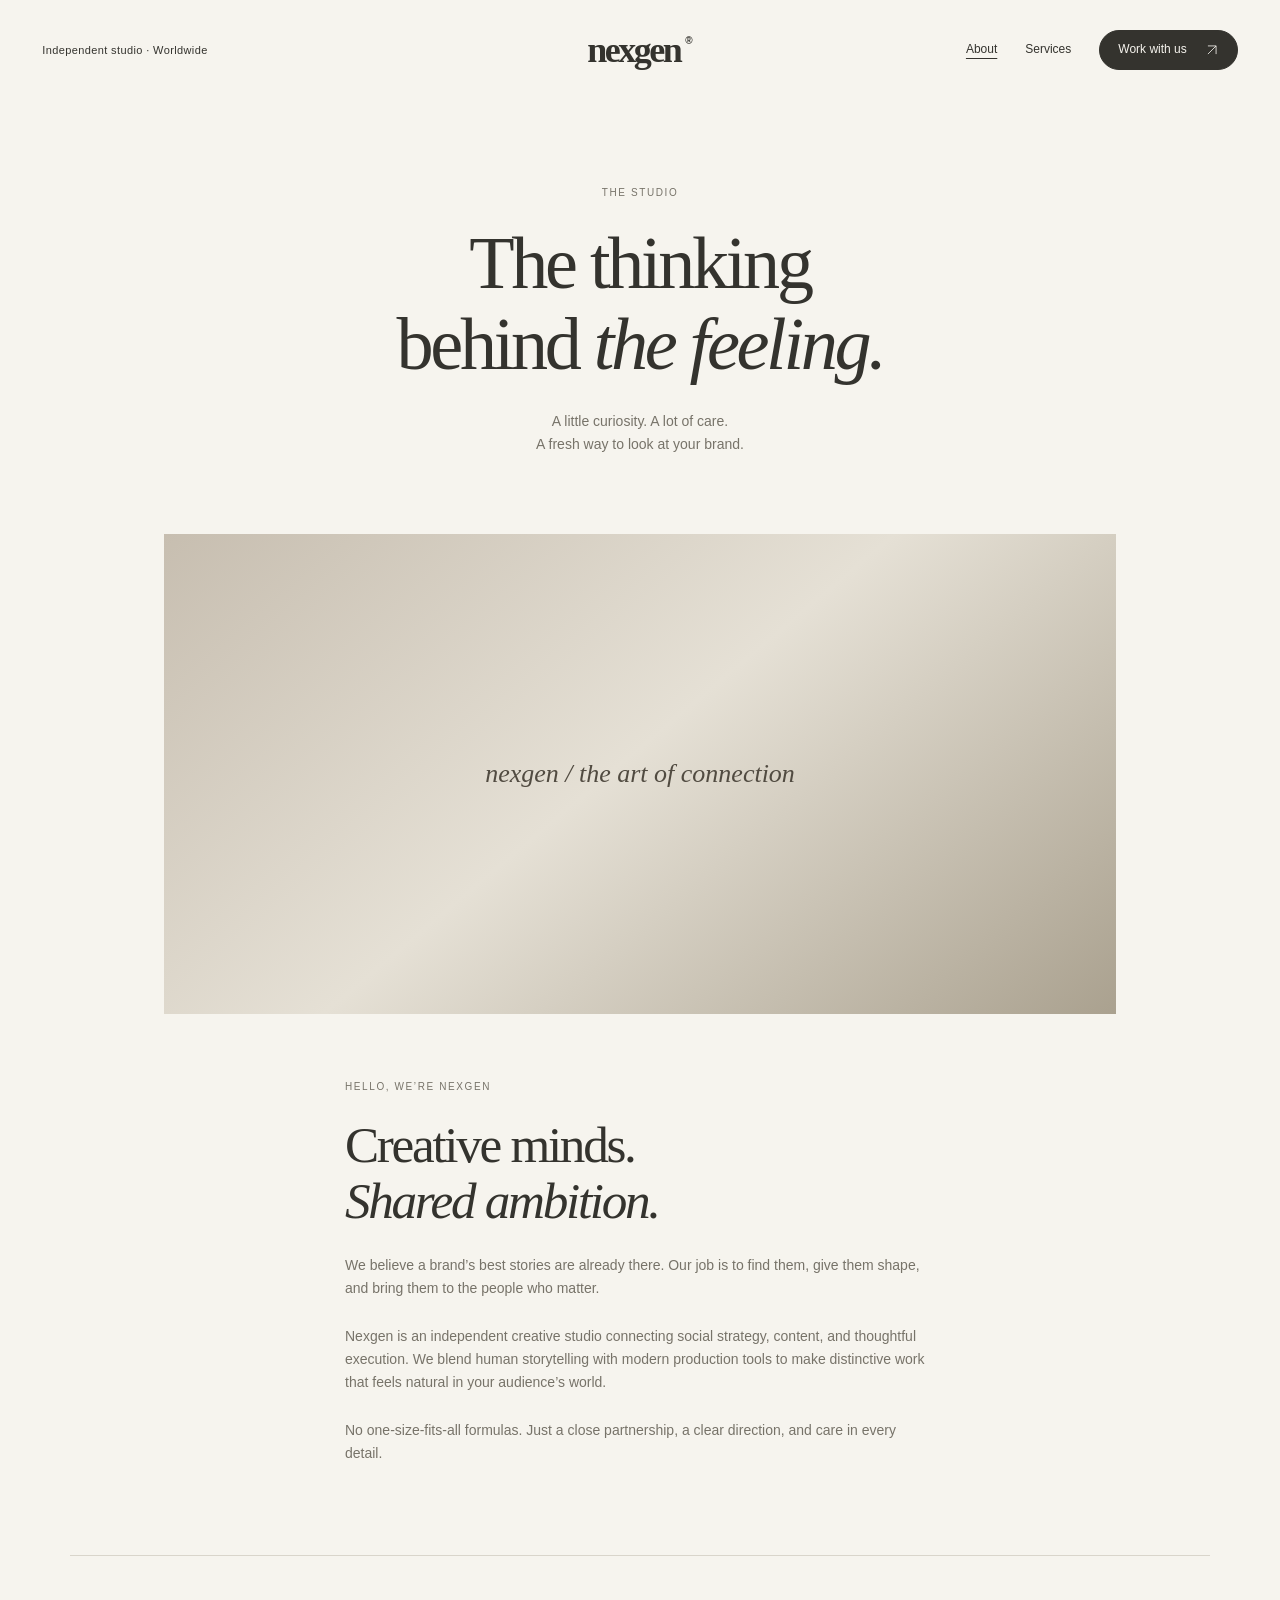
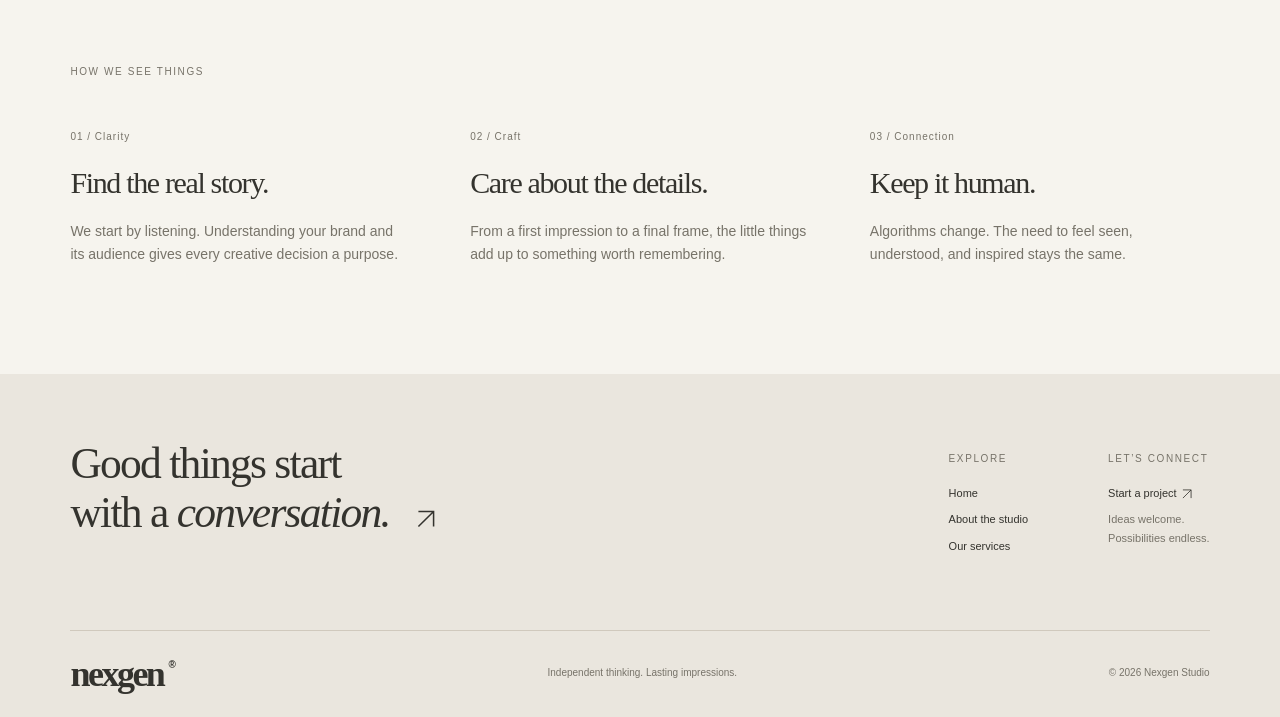
==== about.html @ 964cb3dd "Redesign Nexgen with neutral editorial pages" ====
<!doctype html>
<html lang="en"><head><meta charset="utf-8"><meta name="viewport" content="width=device-width, initial-scale=1"><meta name="theme-color" content="#f6f4ee"><meta name="description" content="Nexgen is an independent social-first creative studio. Thoughtful strategy, distinctive content, and meaningful connection."><title>Nexgen — About the Studio</title><link rel="icon" href="assets/favicon.svg" type="image/svg+xml"><link rel="stylesheet" href="assets/style.css"><script src="assets/site.js" defer></script></head><body><a class="skip-link" href="#main-content">Skip to content</a><header class="header"><a class="location" href="index.html">Independent studio · Worldwide</a><a class="wordmark" href="index.html" aria-label="Nexgen home">nexgen<span>®</span></a><button class="menu-toggle" aria-expanded="false" aria-controls="navigation">Menu <span>+</span></button><nav id="navigation" aria-label="Main navigation"><a href="about.html">About</a><a href="services.html">Services</a><a class="button small" href="contact.html">Work with us <span><svg class="icon-arrow" aria-hidden="true" viewBox="0 0 24 24" fill="none" stroke="currentColor" stroke-width="1.4"><path d="M5 19 19 5M5 5h14v14"/></svg></span></a></nav></header><main id="main-content"><section class="page-hero"><p class="eyebrow">The studio</p><h1>The thinking<br>behind <em>the feeling.</em></h1><p>A little curiosity. A lot of care.<br>A fresh way to look at your brand.</p></section><section class="about-feature"><div class="photo "><img src="https://images.unsplash.com/photo-1497366754035-f200968a6e72?auto=format&fit=crop&w=1600&q=85" alt="A light-filled studio with natural textures and greenery" loading="lazy"><span class="image-fallback" aria-hidden="true">nexgen / the art of connection</span></div><div class="about-copy"><p class="eyebrow">Hello, we’re Nexgen</p><h2>Creative minds.<br><em>Shared ambition.</em></h2><p>We believe a brand’s best stories are already there. Our job is to find them, give them shape, and bring them to the people who matter.</p><p>Nexgen is an independent creative studio connecting social strategy, content, and thoughtful execution. We blend human storytelling with modern production tools to make distinctive work that feels natural in your audience’s world.</p><p>No one-size-fits-all formulas. Just a close partnership, a clear direction, and care in every detail.</p></div></section><section class="values section"><p class="eyebrow">How we see things</p><div class="value-grid"><article><span class="number">01 / Clarity</span><h3>Find the real story.</h3><p>We start by listening. Understanding your brand and its audience gives every creative decision a purpose.</p></article><article><span class="number">02 / Craft</span><h3>Care about the details.</h3><p>From a first impression to a final frame, the little things add up to something worth remembering.</p></article><article><span class="number">03 / Connection</span><h3>Keep it human.</h3><p>Algorithms change. The need to feel seen, understood, and inspired stays the same.</p></article></div></section></main><footer><div class="footer-top"><a href="contact.html" class="footer-heading">Good things start<br>with a <em>conversation.</em> <span><svg class="icon-arrow" aria-hidden="true" viewBox="0 0 24 24" fill="none" stroke="currentColor" stroke-width="1.4"><path d="M5 19 19 5M5 5h14v14"/></svg></span></a><div class="footer-links"><div><span class="eyebrow">Explore</span><a href="index.html">Home</a><a href="about.html">About the studio</a><a href="services.html">Our services</a></div><div><span class="eyebrow">Let’s connect</span><a href="contact.html">Start a project <svg class="icon-arrow" aria-hidden="true" viewBox="0 0 24 24" fill="none" stroke="currentColor" stroke-width="1.4"><path d="M5 19 19 5M5 5h14v14"/></svg></a><p>Ideas welcome.<br>Possibilities endless.</p></div></div></div><div class="footer-bottom"><a class="wordmark" href="index.html">nexgen<span>®</span></a><span>Independent thinking. Lasting impressions.</span><span>© <span id="year">2026</span> Nexgen Studio</span></div></footer></body></html>
---- assets/style.css ----
:root{--paper:#f6f4ee;--ink:#34332e;--muted:#777369;--line:#d9d5cb;--stone:#e8e3d9;--accent:#6d6254}*{box-sizing:border-box}html{scroll-behavior:smooth;scroll-padding-top:100px}body{margin:0;background:var(--paper);color:var(--ink);font-family:Arial,Helvetica,sans-serif;font-size:14px;line-height:1.65}a{color:inherit;text-decoration:none}button,input,select,textarea{font:inherit}button,a,input,select,textarea{-webkit-tap-highlight-color:transparent}a:focus-visible,button:focus-visible,input:focus-visible,select:focus-visible,textarea:focus-visible{outline:2px solid var(--accent);outline-offset:5px}h1,h2,h3,p{margin:0}h1,h2,h3{font-family:Georgia,'Times New Roman',serif;font-weight:400;letter-spacing:-.045em;line-height:1.09}em{font-weight:400}h1{font-size:clamp(48px,5.8vw,86px)}h2{font-size:clamp(34px,4vw,56px)}h3{font-size:30px}p{color:var(--muted)}.header{display:flex;align-items:center;justify-content:space-between;padding:28px 3.3%;position:relative;min-height:100px}.location{font-size:11px;letter-spacing:.035em}.wordmark{font-family:Georgia,serif;font-weight:bold;font-size:36px;letter-spacing:-2.5px;line-height:1}.wordmark span{font-family:Arial,sans-serif;font-size:10px;letter-spacing:0;vertical-align:top;display:inline-block;margin:4px 0 0 5px}.header>.wordmark{position:absolute;left:50%;transform:translateX(-50%)}nav{display:flex;gap:28px;align-items:center;font-size:12px}nav>a:not(.button):hover,.footer-links a:hover{text-decoration:underline;text-underline-offset:5px}nav>a[aria-current=page]{text-decoration:underline;text-underline-offset:5px}.button{border:1px solid var(--ink);background:var(--ink);color:var(--paper);padding:14px 24px;border-radius:30px;display:inline-flex;gap:28px;justify-content:space-between;align-items:center;cursor:pointer;transition:background .2s,transform .2s}.button:hover{background:var(--accent);transform:translateY(-2px)}.button.small{padding:9px 18px;gap:18px}.menu-toggle{display:none}.eyebrow{text-transform:uppercase;letter-spacing:.16em;font-size:10px;line-height:1.5;color:var(--muted);display:block;margin-bottom:23px}.hero{text-align:center;padding:82px 24px 32px}.hero-copy{margin:28px auto 24px;font-size:14px;line-height:1.8}.text-link{font-size:12px;border-bottom:1px solid var(--accent);display:inline-block;padding-bottom:5px}.text-link span{margin-left:18px}.text-link:hover{color:var(--accent)}.hero-note{display:block;font-size:9px;text-transform:uppercase;letter-spacing:.17em;margin-top:65px;color:var(--muted)}.gallery{display:grid;grid-template-columns:1fr 1.36fr 1fr;gap:18px;margin:0 3.3%;align-items:center}.photo{position:relative;overflow:hidden;background:linear-gradient(140deg,#c7beb0,#e5e0d5 48%,#aaa18f);min-height:200px}.photo img{width:100%;height:100%;object-fit:cover;display:block;filter:saturate(.55);position:relative;z-index:1;transition:transform .7s}.photo:hover img{transform:scale(1.025)}.image-fallback{position:absolute;inset:0;display:flex;align-items:center;justify-content:center;text-align:center;font:italic 26px Georgia,serif;color:#514b41;padding:30px}.gallery-main{height:420px}.gallery-side{height:350px}.gallery-side:first-child img{object-position:50% 60%}.section{margin:0 5.5%;padding:108px 0}.intro{text-align:center;max-width:820px;margin:auto;padding:120px 24px}.intro p:not(.eyebrow){max-width:540px;margin:26px auto}.intro h2{font-size:clamp(32px,3.3vw,47px)}.services-preview{border-top:1px solid var(--line)}.section-heading{display:flex;justify-content:space-between;align-items:flex-end;gap:30px;margin-bottom:52px}.service-list>a{display:grid;grid-template-columns:70px 1fr 1fr 30px;gap:20px;align-items:center;border-top:1px solid var(--line);padding:30px 0;transition:padding .25s}.service-list>a:last-child{border-bottom:1px solid var(--line)}.service-list>a:hover{padding-left:12px}.number{font-size:10px;letter-spacing:.1em;color:var(--muted)}.arrow{font-size:27px}.service-list p{font-size:12px}.collaboration{margin:0 3.3% 80px;display:grid;grid-template-columns:1fr 1fr;background:var(--stone)}.collaboration>.photo{min-height:520px}.collaboration>div:last-child{padding:70px 12%;align-self:center}.collaboration p:not(.eyebrow){margin:25px 0 35px}.page-hero{text-align:center;padding:85px 24px 78px}.page-hero>p:last-child{margin:25px auto 0;max-width:490px}.about-feature{max-width:1000px;margin:0 auto 90px;padding:0 24px}.about-feature>.photo{height:480px}.about-copy{max-width:590px;margin:65px auto 0}.about-copy p:not(.eyebrow){margin-top:25px}.values{border-top:1px solid var(--line)}.value-grid{display:grid;grid-template-columns:repeat(3,1fr);gap:60px;margin-top:45px}.value-grid h3{margin:20px 0}.service-detail{display:grid;grid-template-columns:1fr 1fr;gap:8%;margin:0 5.5%;padding:50px 0 70px;border-top:1px solid var(--line);align-items:center}.service-detail>.photo{height:390px}.service-detail>div:last-child{padding:20px 20px 20px 0}.service-detail h2{margin:20px 0}.service-detail p{max-width:450px}.service-detail ul{list-style:none;padding:0;margin:25px 0 32px;font-size:12px;color:var(--muted)}.service-detail li{border-bottom:1px solid var(--line);padding:9px 0}.contact-hero{padding-bottom:45px}.brief-form{max-width:540px;padding:0 24px;margin:0 auto 110px}.brief-form label{display:block;font-size:12px;margin:22px 0 8px}.brief-form label span{color:var(--muted)}input,select,textarea{width:100%;background:transparent;border:1px solid var(--line);border-radius:0;padding:12px;color:var(--ink);font-size:13px}textarea{resize:vertical}.form-note{font-size:11px;margin:22px 0}.brief-form .button{width:100%;margin-top:5px}#form-status{font-size:12px;margin-top:16px}footer{background:#eae6de;padding:65px 5.5% 25px}.footer-top{display:flex;justify-content:space-between;gap:60px;padding-bottom:75px}.footer-heading{font:400 clamp(30px,3.4vw,48px)/1.13 Georgia,serif;letter-spacing:-.04em}.footer-heading>span{font-family:Arial,sans-serif;font-size:30px;margin-left:14px}.footer-links{display:flex;gap:80px;padding-top:12px}.footer-links>div{display:flex;flex-direction:column;gap:8px;font-size:11px}.footer-links .eyebrow{margin-bottom:10px}.footer-links p{font-size:11px}.footer-bottom{display:flex;justify-content:space-between;align-items:center;border-top:1px solid #d0c9bd;padding-top:25px;gap:25px;font-size:10px;color:var(--muted)}.footer-bottom .wordmark{color:var(--ink)}.skip-link{position:fixed;top:-80px;left:20px;padding:12px;background:var(--ink);color:white;z-index:20}.skip-link:focus{top:10px}@media(prefers-reduced-motion:reduce){html{scroll-behavior:auto}*,*:before,*:after{transition:none!important;animation:none!important}}@media(max-width:900px){.location{max-width:130px;font-size:10px}nav{gap:16px}.gallery-main{height:330px}.gallery-side{height:280px}.collaboration>.photo{min-height:430px}.collaboration>div:last-child{padding:45px 8%}.footer-links{gap:35px}.service-list>a{grid-template-columns:35px 1fr 1fr 20px}.service-list h3{font-size:26px}}@media(max-width:640px){.header{padding:24px;min-height:82px}.location{display:none}.header>.wordmark{position:static;transform:none;font-size:32px}.menu-toggle{display:flex;gap:20px;align-items:center;border:0;background:none;padding:10px 0 10px 15px;color:var(--ink);font-size:12px}.menu-toggle span{font-size:20px}nav{display:none;position:absolute;top:80px;left:0;right:0;z-index:10;background:var(--paper);padding:25px;border-bottom:1px solid var(--line);flex-direction:column;align-items:stretch;font-size:16px}nav.open{display:flex}.hero{padding:50px 22px 25px}.hero h1{font-size:46px}.hero-copy{font-size:12px}.hero-copy br{display:none}.hero-note{margin-top:43px;font-size:8px}.gallery{margin:0 18px;gap:9px;grid-template-columns:1fr 1.6fr}.gallery-side{height:230px}.gallery-main{height:280px}.gallery-side:last-child{display:none}.section{margin:0 24px;padding:65px 0}.intro{margin:auto;padding:75px 24px}.intro h2 br{display:none}.intro p:not(.eyebrow){font-size:13px}.section-heading{display:block;margin-bottom:35px}.section-heading>.text-link{margin-top:25px}.service-list>a{grid-template-columns:25px 1fr 22px;gap:10px;padding:24px 0}.service-list p{grid-column:2;grid-row:2}.service-list .arrow{grid-column:3;grid-row:1}.service-list h3{font-size:26px}.collaboration{grid-template-columns:1fr;margin:0 18px 55px}.collaboration>.photo{height:300px;min-height:0}.collaboration>div:last-child{padding:40px 28px}.page-hero{padding:55px 24px}.page-hero h1{font-size:46px}.about-feature{margin-bottom:60px}.about-feature>.photo{height:300px}.about-copy{margin-top:40px}.value-grid{grid-template-columns:1fr;gap:35px}.service-detail{grid-template-columns:1fr;margin:0 24px;padding:30px 0 40px;gap:20px}.service-detail>.photo{height:300px}.service-detail>div:last-child{padding:15px 0}.brief-form{margin-bottom:65px}footer{padding:45px 24px 25px}.footer-top{display:block;padding-bottom:40px}.footer-links{margin-top:40px;gap:60px}.footer-bottom{flex-wrap:wrap;font-size:9px}.footer-bottom>span:nth-child(2){display:none}}
.icon-arrow{width:14px;height:14px;display:inline-block;vertical-align:middle;flex-shrink:0}.arrow .icon-arrow,.footer-heading .icon-arrow{width:26px;height:26px}
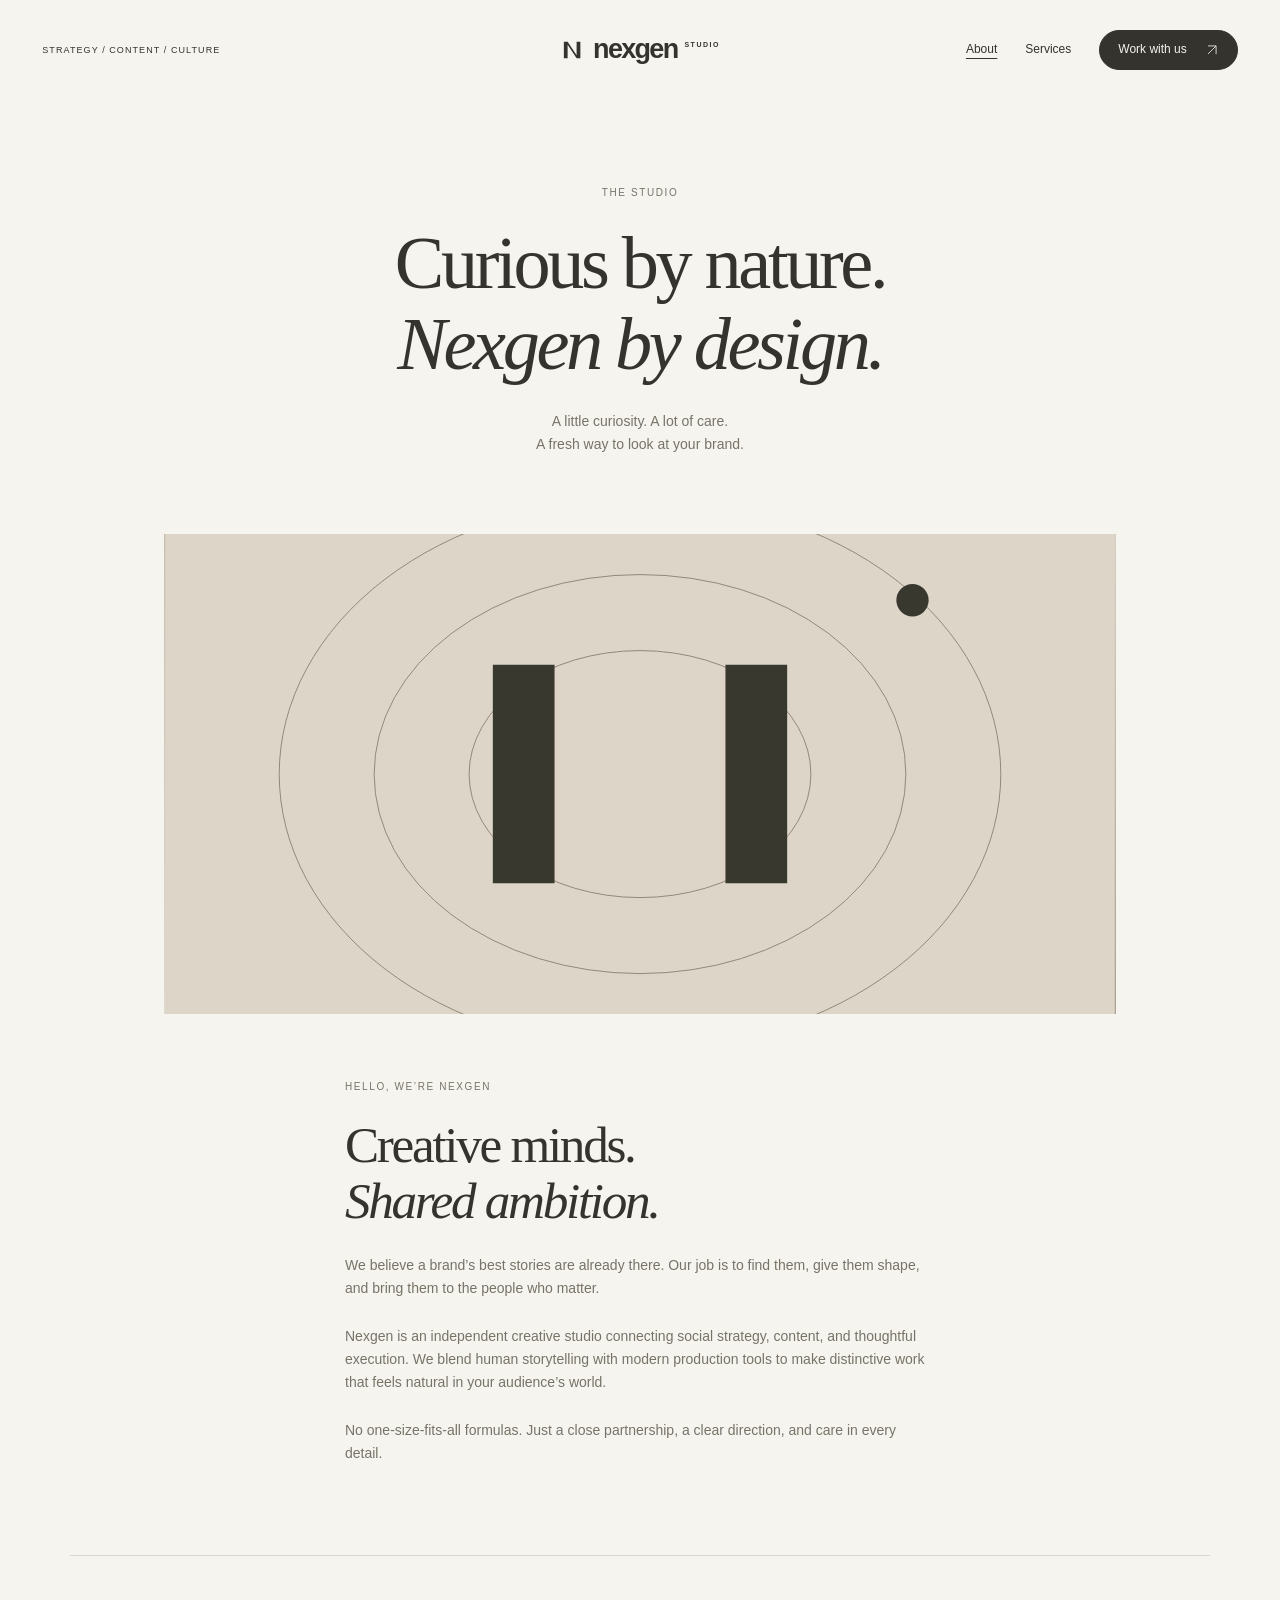
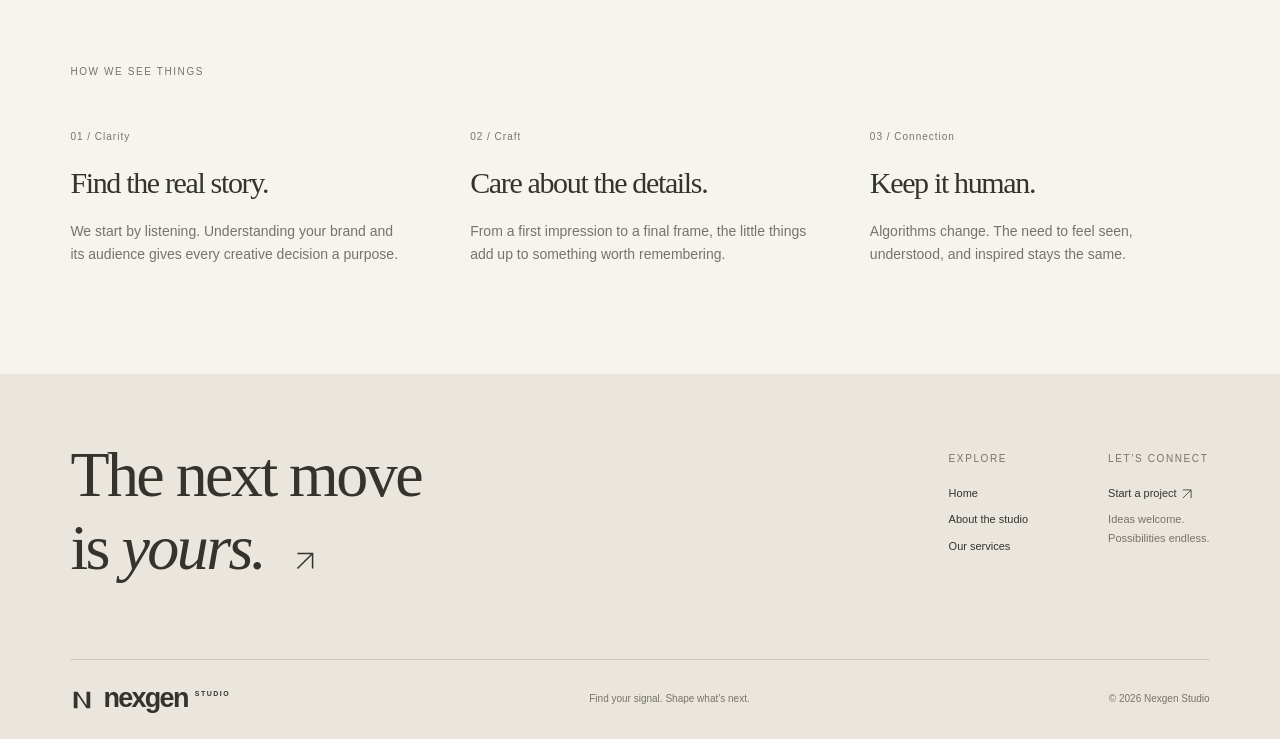
==== commit 1cd6ddf7: "Give Nexgen an original signal-inspired visual identity" ====
--- a/about.html
+++ b/about.html
@@ -1,2 +1,2 @@
 <!doctype html>
-<html lang="en"><head><meta charset="utf-8"><meta name="viewport" content="width=device-width, initial-scale=1"><meta name="theme-color" content="#f6f4ee"><meta name="description" content="Nexgen is an independent social-first creative studio. Thoughtful strategy, distinctive content, and meaningful connection."><title>Nexgen — About the Studio</title><link rel="icon" href="assets/favicon.svg" type="image/svg+xml"><link rel="stylesheet" href="assets/style.css"><script src="assets/site.js" defer></script></head><body><a class="skip-link" href="#main-content">Skip to content</a><header class="header"><a class="location" href="index.html">Independent studio · Worldwide</a><a class="wordmark" href="index.html" aria-label="Nexgen home">nexgen<span>®</span></a><button class="menu-toggle" aria-expanded="false" aria-controls="navigation">Menu <span>+</span></button><nav id="navigation" aria-label="Main navigation"><a href="about.html">About</a><a href="services.html">Services</a><a class="button small" href="contact.html">Work with us <span><svg class="icon-arrow" aria-hidden="true" viewBox="0 0 24 24" fill="none" stroke="currentColor" stroke-width="1.4"><path d="M5 19 19 5M5 5h14v14"/></svg></span></a></nav></header><main id="main-content"><section class="page-hero"><p class="eyebrow">The studio</p><h1>The thinking<br>behind <em>the feeling.</em></h1><p>A little curiosity. A lot of care.<br>A fresh way to look at your brand.</p></section><section class="about-feature"><div class="photo "><img src="https://images.unsplash.com/photo-1497366754035-f200968a6e72?auto=format&fit=crop&w=1600&q=85" alt="A light-filled studio with natural textures and greenery" loading="lazy"><span class="image-fallback" aria-hidden="true">nexgen / the art of connection</span></div><div class="about-copy"><p class="eyebrow">Hello, we’re Nexgen</p><h2>Creative minds.<br><em>Shared ambition.</em></h2><p>We believe a brand’s best stories are already there. Our job is to find them, give them shape, and bring them to the people who matter.</p><p>Nexgen is an independent creative studio connecting social strategy, content, and thoughtful execution. We blend human storytelling with modern production tools to make distinctive work that feels natural in your audience’s world.</p><p>No one-size-fits-all formulas. Just a close partnership, a clear direction, and care in every detail.</p></div></section><section class="values section"><p class="eyebrow">How we see things</p><div class="value-grid"><article><span class="number">01 / Clarity</span><h3>Find the real story.</h3><p>We start by listening. Understanding your brand and its audience gives every creative decision a purpose.</p></article><article><span class="number">02 / Craft</span><h3>Care about the details.</h3><p>From a first impression to a final frame, the little things add up to something worth remembering.</p></article><article><span class="number">03 / Connection</span><h3>Keep it human.</h3><p>Algorithms change. The need to feel seen, understood, and inspired stays the same.</p></article></div></section></main><footer><div class="footer-top"><a href="contact.html" class="footer-heading">Good things start<br>with a <em>conversation.</em> <span><svg class="icon-arrow" aria-hidden="true" viewBox="0 0 24 24" fill="none" stroke="currentColor" stroke-width="1.4"><path d="M5 19 19 5M5 5h14v14"/></svg></span></a><div class="footer-links"><div><span class="eyebrow">Explore</span><a href="index.html">Home</a><a href="about.html">About the studio</a><a href="services.html">Our services</a></div><div><span class="eyebrow">Let’s connect</span><a href="contact.html">Start a project <svg class="icon-arrow" aria-hidden="true" viewBox="0 0 24 24" fill="none" stroke="currentColor" stroke-width="1.4"><path d="M5 19 19 5M5 5h14v14"/></svg></a><p>Ideas welcome.<br>Possibilities endless.</p></div></div></div><div class="footer-bottom"><a class="wordmark" href="index.html">nexgen<span>®</span></a><span>Independent thinking. Lasting impressions.</span><span>© <span id="year">2026</span> Nexgen Studio</span></div></footer></body></html>+<html lang="en"><head><meta charset="utf-8"><meta name="viewport" content="width=device-width, initial-scale=1"><meta name="theme-color" content="#f6f4ee"><meta name="description" content="Nexgen is an independent social-first creative studio. Thoughtful strategy, distinctive content, and meaningful connection."><title>Nexgen — About the Studio</title><link rel="icon" href="assets/favicon.svg" type="image/svg+xml"><link rel="stylesheet" href="assets/style.css"><script src="assets/site.js" defer></script></head><body><a class="skip-link" href="#main-content">Skip to content</a><header class="header"><a class="location" href="index.html">STRATEGY / CONTENT / CULTURE</a><a class="wordmark" href="index.html" aria-label="Nexgen home"><svg class="brand-mark" aria-hidden="true" viewBox="0 0 32 32"><path d="M5 27V5h5l12 18V5h5v22h-5L10 9v18Z" fill="currentColor"/></svg>nexgen<span class="studio-label">STUDIO</span></a><button class="menu-toggle" aria-expanded="false" aria-controls="navigation">Menu <span>+</span></button><nav id="navigation" aria-label="Main navigation"><a href="about.html">About</a><a href="services.html">Services</a><a class="button small" href="contact.html">Work with us <span><svg class="icon-arrow" aria-hidden="true" viewBox="0 0 24 24" fill="none" stroke="currentColor" stroke-width="1.4"><path d="M5 19 19 5M5 5h14v14"/></svg></span></a></nav></header><main id="main-content"><section class="page-hero"><p class="eyebrow">The studio</p><h1>Curious by nature.<br><em>Nexgen by design.</em></h1><p>A little curiosity. A lot of care.<br>A fresh way to look at your brand.</p></section><section class="about-feature"><div class="photo "><img src="assets/signal.svg" alt="Original Nexgen N monogram surrounded by expanding signal rings" loading="lazy"><span class="image-fallback" aria-hidden="true">nexgen / find your signal</span></div><div class="about-copy"><p class="eyebrow">Hello, we’re Nexgen</p><h2>Creative minds.<br><em>Shared ambition.</em></h2><p>We believe a brand’s best stories are already there. Our job is to find them, give them shape, and bring them to the people who matter.</p><p>Nexgen is an independent creative studio connecting social strategy, content, and thoughtful execution. We blend human storytelling with modern production tools to make distinctive work that feels natural in your audience’s world.</p><p>No one-size-fits-all formulas. Just a close partnership, a clear direction, and care in every detail.</p></div></section><section class="values section"><p class="eyebrow">How we see things</p><div class="value-grid"><article><span class="number">01 / Clarity</span><h3>Find the real story.</h3><p>We start by listening. Understanding your brand and its audience gives every creative decision a purpose.</p></article><article><span class="number">02 / Craft</span><h3>Care about the details.</h3><p>From a first impression to a final frame, the little things add up to something worth remembering.</p></article><article><span class="number">03 / Connection</span><h3>Keep it human.</h3><p>Algorithms change. The need to feel seen, understood, and inspired stays the same.</p></article></div></section></main><footer><div class="footer-top"><a href="contact.html" class="footer-heading">The next move<br>is <em>yours.</em> <span><svg class="icon-arrow" aria-hidden="true" viewBox="0 0 24 24" fill="none" stroke="currentColor" stroke-width="1.4"><path d="M5 19 19 5M5 5h14v14"/></svg></span></a><div class="footer-links"><div><span class="eyebrow">Explore</span><a href="index.html">Home</a><a href="about.html">About the studio</a><a href="services.html">Our services</a></div><div><span class="eyebrow">Let’s connect</span><a href="contact.html">Start a project <svg class="icon-arrow" aria-hidden="true" viewBox="0 0 24 24" fill="none" stroke="currentColor" stroke-width="1.4"><path d="M5 19 19 5M5 5h14v14"/></svg></a><p>Ideas welcome.<br>Possibilities endless.</p></div></div></div><div class="footer-bottom"><a class="wordmark" href="index.html"><svg class="brand-mark" aria-hidden="true" viewBox="0 0 32 32"><path d="M5 27V5h5l12 18V5h5v22h-5L10 9v18Z" fill="currentColor"/></svg>nexgen<span class="studio-label">STUDIO</span></a><span>Find your signal. Shape what’s next.</span><span>© <span id="year">2026</span> Nexgen Studio</span></div></footer></body></html>
--- a/assets/style.css
+++ b/assets/style.css
@@ -1,2 +1,5 @@
 :root{--paper:#f6f4ee;--ink:#34332e;--muted:#777369;--line:#d9d5cb;--stone:#e8e3d9;--accent:#6d6254}*{box-sizing:border-box}html{scroll-behavior:smooth;scroll-padding-top:100px}body{margin:0;background:var(--paper);color:var(--ink);font-family:Arial,Helvetica,sans-serif;font-size:14px;line-height:1.65}a{color:inherit;text-decoration:none}button,input,select,textarea{font:inherit}button,a,input,select,textarea{-webkit-tap-highlight-color:transparent}a:focus-visible,button:focus-visible,input:focus-visible,select:focus-visible,textarea:focus-visible{outline:2px solid var(--accent);outline-offset:5px}h1,h2,h3,p{margin:0}h1,h2,h3{font-family:Georgia,'Times New Roman',serif;font-weight:400;letter-spacing:-.045em;line-height:1.09}em{font-weight:400}h1{font-size:clamp(48px,5.8vw,86px)}h2{font-size:clamp(34px,4vw,56px)}h3{font-size:30px}p{color:var(--muted)}.header{display:flex;align-items:center;justify-content:space-between;padding:28px 3.3%;position:relative;min-height:100px}.location{font-size:11px;letter-spacing:.035em}.wordmark{font-family:Georgia,serif;font-weight:bold;font-size:36px;letter-spacing:-2.5px;line-height:1}.wordmark span{font-family:Arial,sans-serif;font-size:10px;letter-spacing:0;vertical-align:top;display:inline-block;margin:4px 0 0 5px}.header>.wordmark{position:absolute;left:50%;transform:translateX(-50%)}nav{display:flex;gap:28px;align-items:center;font-size:12px}nav>a:not(.button):hover,.footer-links a:hover{text-decoration:underline;text-underline-offset:5px}nav>a[aria-current=page]{text-decoration:underline;text-underline-offset:5px}.button{border:1px solid var(--ink);background:var(--ink);color:var(--paper);padding:14px 24px;border-radius:30px;display:inline-flex;gap:28px;justify-content:space-between;align-items:center;cursor:pointer;transition:background .2s,transform .2s}.button:hover{background:var(--accent);transform:translateY(-2px)}.button.small{padding:9px 18px;gap:18px}.menu-toggle{display:none}.eyebrow{text-transform:uppercase;letter-spacing:.16em;font-size:10px;line-height:1.5;color:var(--muted);display:block;margin-bottom:23px}.hero{text-align:center;padding:82px 24px 32px}.hero-copy{margin:28px auto 24px;font-size:14px;line-height:1.8}.text-link{font-size:12px;border-bottom:1px solid var(--accent);display:inline-block;padding-bottom:5px}.text-link span{margin-left:18px}.text-link:hover{color:var(--accent)}.hero-note{display:block;font-size:9px;text-transform:uppercase;letter-spacing:.17em;margin-top:65px;color:var(--muted)}.gallery{display:grid;grid-template-columns:1fr 1.36fr 1fr;gap:18px;margin:0 3.3%;align-items:center}.photo{position:relative;overflow:hidden;background:linear-gradient(140deg,#c7beb0,#e5e0d5 48%,#aaa18f);min-height:200px}.photo img{width:100%;height:100%;object-fit:cover;display:block;filter:saturate(.55);position:relative;z-index:1;transition:transform .7s}.photo:hover img{transform:scale(1.025)}.image-fallback{position:absolute;inset:0;display:flex;align-items:center;justify-content:center;text-align:center;font:italic 26px Georgia,serif;color:#514b41;padding:30px}.gallery-main{height:420px}.gallery-side{height:350px}.gallery-side:first-child img{object-position:50% 60%}.section{margin:0 5.5%;padding:108px 0}.intro{text-align:center;max-width:820px;margin:auto;padding:120px 24px}.intro p:not(.eyebrow){max-width:540px;margin:26px auto}.intro h2{font-size:clamp(32px,3.3vw,47px)}.services-preview{border-top:1px solid var(--line)}.section-heading{display:flex;justify-content:space-between;align-items:flex-end;gap:30px;margin-bottom:52px}.service-list>a{display:grid;grid-template-columns:70px 1fr 1fr 30px;gap:20px;align-items:center;border-top:1px solid var(--line);padding:30px 0;transition:padding .25s}.service-list>a:last-child{border-bottom:1px solid var(--line)}.service-list>a:hover{padding-left:12px}.number{font-size:10px;letter-spacing:.1em;color:var(--muted)}.arrow{font-size:27px}.service-list p{font-size:12px}.collaboration{margin:0 3.3% 80px;display:grid;grid-template-columns:1fr 1fr;background:var(--stone)}.collaboration>.photo{min-height:520px}.collaboration>div:last-child{padding:70px 12%;align-self:center}.collaboration p:not(.eyebrow){margin:25px 0 35px}.page-hero{text-align:center;padding:85px 24px 78px}.page-hero>p:last-child{margin:25px auto 0;max-width:490px}.about-feature{max-width:1000px;margin:0 auto 90px;padding:0 24px}.about-feature>.photo{height:480px}.about-copy{max-width:590px;margin:65px auto 0}.about-copy p:not(.eyebrow){margin-top:25px}.values{border-top:1px solid var(--line)}.value-grid{display:grid;grid-template-columns:repeat(3,1fr);gap:60px;margin-top:45px}.value-grid h3{margin:20px 0}.service-detail{display:grid;grid-template-columns:1fr 1fr;gap:8%;margin:0 5.5%;padding:50px 0 70px;border-top:1px solid var(--line);align-items:center}.service-detail>.photo{height:390px}.service-detail>div:last-child{padding:20px 20px 20px 0}.service-detail h2{margin:20px 0}.service-detail p{max-width:450px}.service-detail ul{list-style:none;padding:0;margin:25px 0 32px;font-size:12px;color:var(--muted)}.service-detail li{border-bottom:1px solid var(--line);padding:9px 0}.contact-hero{padding-bottom:45px}.brief-form{max-width:540px;padding:0 24px;margin:0 auto 110px}.brief-form label{display:block;font-size:12px;margin:22px 0 8px}.brief-form label span{color:var(--muted)}input,select,textarea{width:100%;background:transparent;border:1px solid var(--line);border-radius:0;padding:12px;color:var(--ink);font-size:13px}textarea{resize:vertical}.form-note{font-size:11px;margin:22px 0}.brief-form .button{width:100%;margin-top:5px}#form-status{font-size:12px;margin-top:16px}footer{background:#eae6de;padding:65px 5.5% 25px}.footer-top{display:flex;justify-content:space-between;gap:60px;padding-bottom:75px}.footer-heading{font:400 clamp(30px,3.4vw,48px)/1.13 Georgia,serif;letter-spacing:-.04em}.footer-heading>span{font-family:Arial,sans-serif;font-size:30px;margin-left:14px}.footer-links{display:flex;gap:80px;padding-top:12px}.footer-links>div{display:flex;flex-direction:column;gap:8px;font-size:11px}.footer-links .eyebrow{margin-bottom:10px}.footer-links p{font-size:11px}.footer-bottom{display:flex;justify-content:space-between;align-items:center;border-top:1px solid #d0c9bd;padding-top:25px;gap:25px;font-size:10px;color:var(--muted)}.footer-bottom .wordmark{color:var(--ink)}.skip-link{position:fixed;top:-80px;left:20px;padding:12px;background:var(--ink);color:white;z-index:20}.skip-link:focus{top:10px}@media(prefers-reduced-motion:reduce){html{scroll-behavior:auto}*,*:before,*:after{transition:none!important;animation:none!important}}@media(max-width:900px){.location{max-width:130px;font-size:10px}nav{gap:16px}.gallery-main{height:330px}.gallery-side{height:280px}.collaboration>.photo{min-height:430px}.collaboration>div:last-child{padding:45px 8%}.footer-links{gap:35px}.service-list>a{grid-template-columns:35px 1fr 1fr 20px}.service-list h3{font-size:26px}}@media(max-width:640px){.header{padding:24px;min-height:82px}.location{display:none}.header>.wordmark{position:static;transform:none;font-size:32px}.menu-toggle{display:flex;gap:20px;align-items:center;border:0;background:none;padding:10px 0 10px 15px;color:var(--ink);font-size:12px}.menu-toggle span{font-size:20px}nav{display:none;position:absolute;top:80px;left:0;right:0;z-index:10;background:var(--paper);padding:25px;border-bottom:1px solid var(--line);flex-direction:column;align-items:stretch;font-size:16px}nav.open{display:flex}.hero{padding:50px 22px 25px}.hero h1{font-size:46px}.hero-copy{font-size:12px}.hero-copy br{display:none}.hero-note{margin-top:43px;font-size:8px}.gallery{margin:0 18px;gap:9px;grid-template-columns:1fr 1.6fr}.gallery-side{height:230px}.gallery-main{height:280px}.gallery-side:last-child{display:none}.section{margin:0 24px;padding:65px 0}.intro{margin:auto;padding:75px 24px}.intro h2 br{display:none}.intro p:not(.eyebrow){font-size:13px}.section-heading{display:block;margin-bottom:35px}.section-heading>.text-link{margin-top:25px}.service-list>a{grid-template-columns:25px 1fr 22px;gap:10px;padding:24px 0}.service-list p{grid-column:2;grid-row:2}.service-list .arrow{grid-column:3;grid-row:1}.service-list h3{font-size:26px}.collaboration{grid-template-columns:1fr;margin:0 18px 55px}.collaboration>.photo{height:300px;min-height:0}.collaboration>div:last-child{padding:40px 28px}.page-hero{padding:55px 24px}.page-hero h1{font-size:46px}.about-feature{margin-bottom:60px}.about-feature>.photo{height:300px}.about-copy{margin-top:40px}.value-grid{grid-template-columns:1fr;gap:35px}.service-detail{grid-template-columns:1fr;margin:0 24px;padding:30px 0 40px;gap:20px}.service-detail>.photo{height:300px}.service-detail>div:last-child{padding:15px 0}.brief-form{margin-bottom:65px}footer{padding:45px 24px 25px}.footer-top{display:block;padding-bottom:40px}.footer-links{margin-top:40px;gap:60px}.footer-bottom{flex-wrap:wrap;font-size:9px}.footer-bottom>span:nth-child(2){display:none}}
 .icon-arrow{width:14px;height:14px;display:inline-block;vertical-align:middle;flex-shrink:0}.arrow .icon-arrow,.footer-heading .icon-arrow{width:26px;height:26px}
+/* Nexgen identity: signal, form, forward motion. */
+.brand-mark{width:24px;height:28px;display:inline-block;vertical-align:middle;margin-right:9px}.wordmark{font-family:Arial,Helvetica,sans-serif;font-size:27px;letter-spacing:-1.7px;font-weight:600}.wordmark .studio-label{font-size:7px;letter-spacing:1.5px;margin:5px 0 0 7px}.header .location{font-size:9px;letter-spacing:.12em}.hero{position:relative;text-align:left;margin:0 5.5%;padding:80px 0 40px}.hero h1{font-size:clamp(76px,9vw,138px);letter-spacing:-.065em}.hero-copy{margin:26px 0;max-width:460px}.hero-note{margin-top:50px}.hero-seal{position:absolute;right:6%;top:100px;width:210px;height:210px;border:1px solid var(--line);border-radius:50%;display:flex;flex-direction:column;align-items:center;justify-content:center;gap:15px;transform:rotate(9deg)}.hero-seal:before{content:'';position:absolute;inset:13px;border:1px solid var(--line);border-radius:50%}.hero-seal .brand-mark{width:65px;height:65px;margin:0}.hero-seal>span{text-align:center;font-size:8px;line-height:1.7;letter-spacing:.14em}.study-label{margin:40px 5.5% 14px;display:flex;justify-content:space-between;gap:20px;font-size:9px;letter-spacing:.09em;color:var(--muted)}.gallery{margin:0 5.5%;grid-template-columns:1fr 1.25fr 1fr;gap:12px;align-items:start}.gallery .photo{height:340px}.gallery .gallery-main{margin-top:45px;height:390px}.gallery .photo img{filter:none}.gallery .gallery-side:last-child{margin-top:90px}.photo img{filter:none;object-fit:cover}.intro{padding-top:110px}.process{display:grid;grid-template-columns:1fr 1fr;gap:70px;border-top:1px solid var(--line);padding-top:70px}.process-steps article{border-bottom:1px solid var(--line);padding:0 0 27px;margin-bottom:27px}.process-steps article>span{font-size:10px;letter-spacing:.1em;color:var(--muted)}.process-steps h3{margin:14px 0 12px}.process-steps p{max-width:400px;font-size:13px}.collaboration{margin-top:20px}.footer-heading{font-size:clamp(42px,5vw,70px)}@media(max-width:900px){.hero-seal{right:0;width:160px;height:160px;top:120px}.hero-seal .brand-mark{width:45px;height:45px}.gallery .photo{height:270px}.gallery .gallery-main{height:320px}.process{gap:35px}.header .location{max-width:120px}}@media(max-width:640px){.header>.wordmark{font-size:27px}.hero{margin:0 24px;padding:45px 0 25px}.hero h1{font-size:76px}.hero>.eyebrow{max-width:190px;font-size:9px}.hero-seal{width:78px;height:78px;top:28px;right:0;gap:0}.hero-seal:before{inset:6px}.hero-seal .brand-mark{width:32px;height:32px}.hero-seal>span{display:none}.hero-copy{max-width:310px}.hero-note{line-height:1.9;font-size:8px;letter-spacing:.06em;margin-top:30px}.study-label{margin:25px 24px 12px;font-size:8px}.study-label>span:last-child{max-width:145px;text-align:right}.gallery{margin:0 24px;grid-template-columns:1fr 1fr;gap:9px}.gallery .photo{height:220px;min-height:0}.gallery .gallery-main{height:260px;margin-top:28px}.gallery .gallery-side:last-child{display:block;grid-column:1 / -1;height:190px;margin-top:0}.gallery .gallery-side:last-child img{object-position:50% 47%}.process{grid-template-columns:1fr;gap:35px}.intro{padding-top:75px}.footer-bottom .wordmark{font-size:25px}}
+.gallery .photo img{object-fit:contain}.gallery .gallery-side:first-child{background:#e9e4db}.gallery .gallery-main{background:#ddd5c8}.gallery .gallery-side:last-child{background:#393a33}
